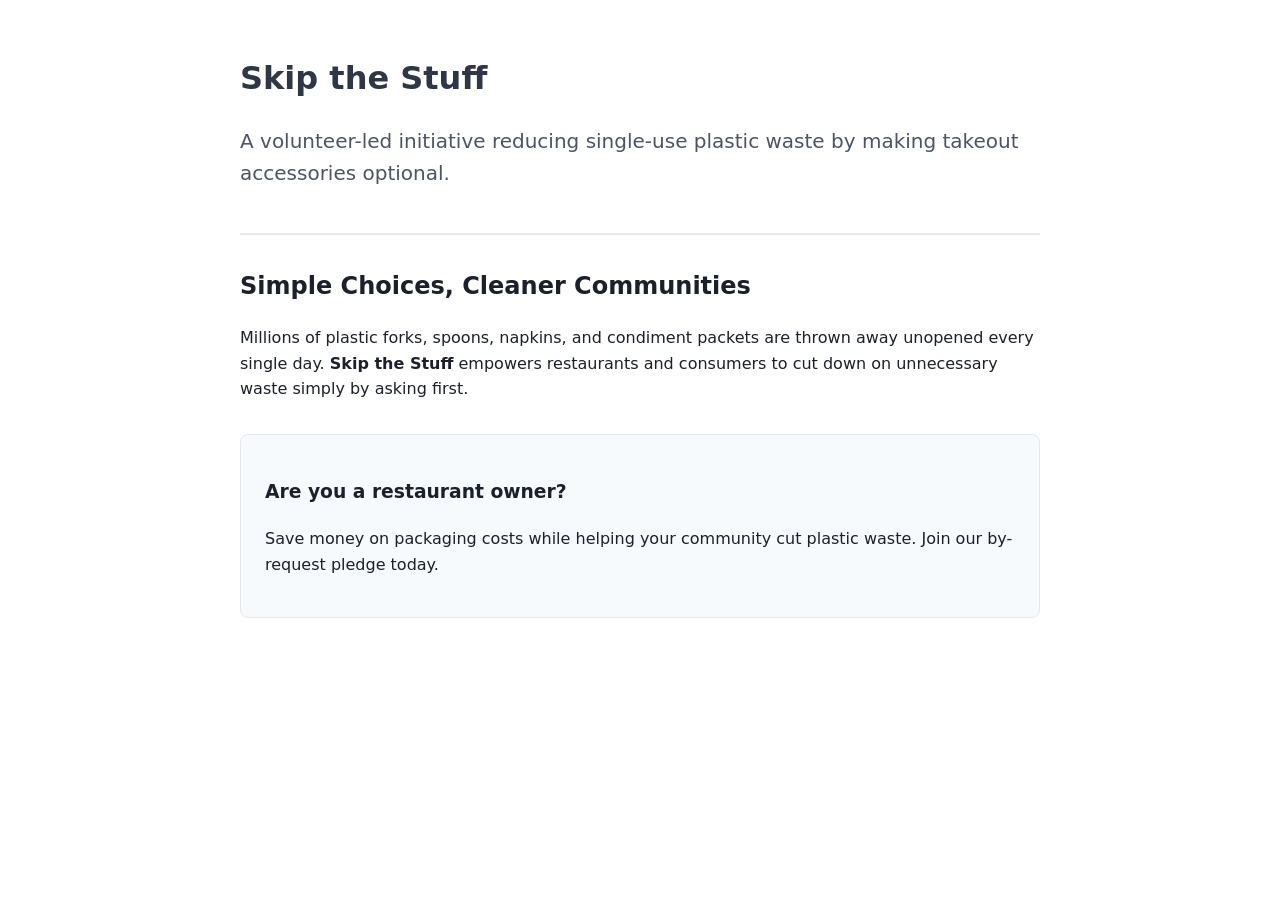
==== index.html @ 4231f56f "Add initial HTML structure for Skip the Stuff" ====
<!DOCTYPE html>
<html lang="en">
<head>
  <meta charset="UTF-8">
  <meta name="viewport" content="width=device-width, initial-scale=1.0">
  <title>Skip the Stuff | Reduce Single-Use Plastic Waste</title>
  <style>
    body {
      font-family: system-ui, -apple-system, sans-serif;
      line-height: 1.6;
      max-width: 800px;
      margin: 0 auto;
      padding: 2rem 1rem;
      color: #1a202c;
    }
    header {
      border-bottom: 2px solid #e2e8f0;
      padding-bottom: 1.5rem;
      margin-bottom: 2rem;
    }
    h1 { color: #2d3748; margin-bottom: 0.5rem; }
    .tagline { font-size: 1.25rem; color: #4a5568; font-weight: 500; }
    .card {
      background: #f7fafc;
      border: 1px solid #e2e8f0;
      border-radius: 8px;
      padding: 1.5rem;
      margin-top: 2rem;
    }
  </style>
</head>
<body>
  <header>
    <h1>Skip the Stuff</h1>
    <p class="tagline">A volunteer-led initiative reducing single-use plastic waste by making takeout accessories optional.</p>
  </header>

  <main>
    <h2>Simple Choices, Cleaner Communities</h2>
    <p>Millions of plastic forks, spoons, napkins, and condiment packets are thrown away unopened every single day. <strong>Skip the Stuff</strong> empowers restaurants and consumers to cut down on unnecessary waste simply by asking first.</p>
    
    <div class="card">
      <h3>Are you a restaurant owner?</h3>
      <p>Save money on packaging costs while helping your community cut plastic waste. Join our by-request pledge today.</p>
    </div>
  </main>
</body>
</html>
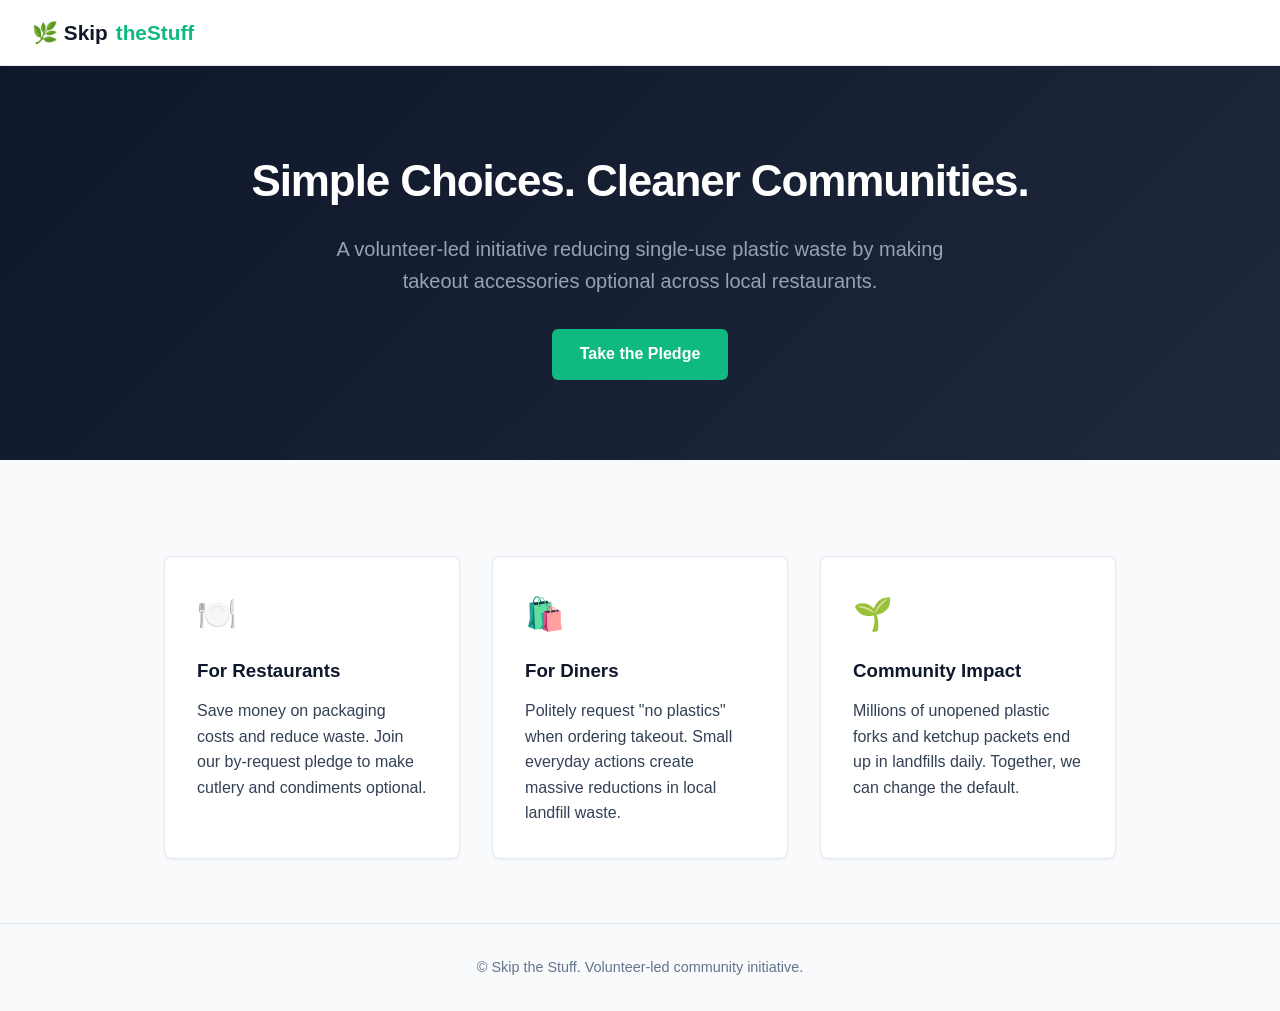
==== commit 92e31355: "Refactor index.html for better styling and layout Updated styles and structure for improved layout a" ====
--- a/index.html
+++ b/index.html
@@ -5,44 +5,133 @@
   <meta name="viewport" content="width=device-width, initial-scale=1.0">
   <title>Skip the Stuff | Reduce Single-Use Plastic Waste</title>
   <style>
+    :root {
+      --primary: #10b981;
+      --primary-dark: #059669;
+      --dark: #0f172a;
+      --light-bg: #f8fafc;
+      --card-bg: #ffffff;
+      --border: #e2e8f0;
+      --text: #334155;
+    }
+    * { box-sizing: border-box; margin: 0; padding: 0; }
     body {
-      font-family: system-ui, -apple-system, sans-serif;
+      font-family: -apple-system, BlinkMacSystemFont, "Segoe UI", Roboto, Helvetica, Arial, sans-serif;
       line-height: 1.6;
-      max-width: 800px;
-      margin: 0 auto;
-      padding: 2rem 1rem;
-      color: #1a202c;
+      color: var(--text);
+      background-color: var(--light-bg);
     }
     header {
-      border-bottom: 2px solid #e2e8f0;
-      padding-bottom: 1.5rem;
-      margin-bottom: 2rem;
+      background: #ffffff;
+      border-bottom: 1px solid var(--border);
+      padding: 1rem 2rem;
+      display: flex;
+      justify-content: space-between;
+      align-items: center;
     }
-    h1 { color: #2d3748; margin-bottom: 0.5rem; }
-    .tagline { font-size: 1.25rem; color: #4a5568; font-weight: 500; }
+    .logo {
+      font-size: 1.3rem;
+      font-weight: 800;
+      color: var(--dark);
+      text-decoration: none;
+      display: flex;
+      align-items: center;
+      gap: 0.5rem;
+    }
+    .logo span { color: var(--primary); }
+    .hero {
+      background: linear-gradient(135deg, #0f172a 0%, #1e293b 100%);
+      color: white;
+      padding: 5rem 2rem;
+      text-align: center;
+    }
+    .hero h1 {
+      font-size: 2.75rem;
+      font-weight: 800;
+      margin-bottom: 1rem;
+      letter-spacing: -0.025em;
+    }
+    .hero p {
+      font-size: 1.25rem;
+      max-width: 650px;
+      margin: 0 auto 2rem;
+      color: #94a3b8;
+    }
+    .btn {
+      display: inline-block;
+      background-color: var(--primary);
+      color: white;
+      font-weight: 600;
+      padding: 0.8rem 1.75rem;
+      border-radius: 6px;
+      text-decoration: none;
+      transition: background 0.2s;
+    }
+    .btn:hover { background-color: var(--primary-dark); }
+    .container {
+      max-width: 1000px;
+      margin: 0 auto;
+      padding: 4rem 1.5rem;
+    }
+    .grid {
+      display: grid;
+      grid-template-columns: repeat(auto-fit, minmax(280px, 1fr));
+      gap: 2rem;
+      margin-top: 2rem;
+    }
     .card {
-      background: #f7fafc;
-      border: 1px solid #e2e8f0;
+      background: var(--card-bg);
+      border: 1px solid var(--border);
       border-radius: 8px;
-      padding: 1.5rem;
-      margin-top: 2rem;
+      padding: 2rem;
+      box-shadow: 0 1px 3px rgba(0,0,0,0.05);
+    }
+    .card h3 { color: var(--dark); margin-bottom: 0.75rem; }
+    .icon { font-size: 2rem; margin-bottom: 1rem; }
+    footer {
+      text-align: center;
+      padding: 2rem;
+      border-top: 1px solid var(--border);
+      color: #64748b;
+      font-size: 0.9rem;
     }
   </style>
 </head>
 <body>
+
   <header>
-    <h1>Skip the Stuff</h1>
-    <p class="tagline">A volunteer-led initiative reducing single-use plastic waste by making takeout accessories optional.</p>
+    <a href="#" class="logo">🌿 Skip<span>theStuff</span></a>
   </header>
 
-  <main>
-    <h2>Simple Choices, Cleaner Communities</h2>
-    <p>Millions of plastic forks, spoons, napkins, and condiment packets are thrown away unopened every single day. <strong>Skip the Stuff</strong> empowers restaurants and consumers to cut down on unnecessary waste simply by asking first.</p>
-    
-    <div class="card">
-      <h3>Are you a restaurant owner?</h3>
-      <p>Save money on packaging costs while helping your community cut plastic waste. Join our by-request pledge today.</p>
+  <section class="hero">
+    <h1>Simple Choices. Cleaner Communities.</h1>
+    <p>A volunteer-led initiative reducing single-use plastic waste by making takeout accessories optional across local restaurants.</p>
+    <a href="#action" class="btn">Take the Pledge</a>
+  </section>
+
+  <main class="container" id="action">
+    <div class="grid">
+      <div class="card">
+        <div class="icon">🍽️</div>
+        <h3>For Restaurants</h3>
+        <p>Save money on packaging costs and reduce waste. Join our by-request pledge to make cutlery and condiments optional.</p>
+      </div>
+      <div class="card">
+        <div class="icon">🛍️</div>
+        <h3>For Diners</h3>
+        <p>Politely request "no plastics" when ordering takeout. Small everyday actions create massive reductions in local landfill waste.</p>
+      </div>
+      <div class="card">
+        <div class="icon">🌱</div>
+        <h3>Community Impact</h3>
+        <p>Millions of unopened plastic forks and ketchup packets end up in landfills daily. Together, we can change the default.</p>
+      </div>
     </div>
   </main>
+
+  <footer>
+    <p>&copy; Skip the Stuff. Volunteer-led community initiative.</p>
+  </footer>
+
 </body>
 </html>
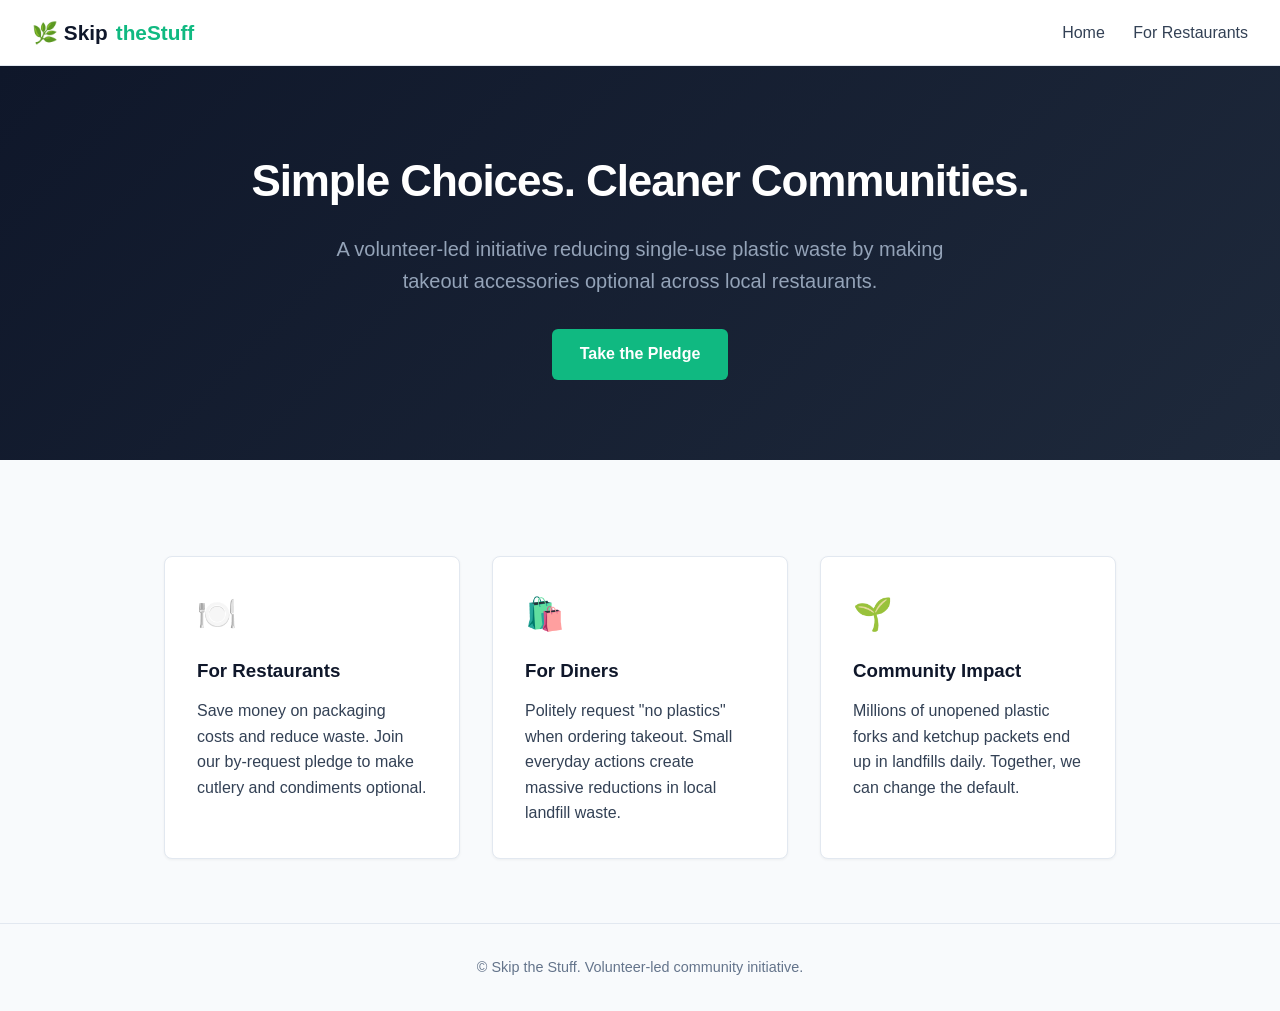
==== commit 16b294e4: "Update navigation links and footer button" ====
--- a/index.html
+++ b/index.html
@@ -39,6 +39,14 @@
       gap: 0.5rem;
     }
     .logo span { color: var(--primary); }
+    nav a {
+      color: var(--text);
+      text-decoration: none;
+      font-weight: 500;
+      margin-left: 1.5rem;
+      transition: color 0.2s;
+    }
+    nav a:hover { color: var(--primary); }
     .hero {
       background: linear-gradient(135deg, #0f172a 0%, #1e293b 100%);
       color: white;
@@ -100,13 +108,17 @@
 <body>
 
   <header>
-    <a href="#" class="logo">🌿 Skip<span>theStuff</span></a>
+    <a href="index.html" class="logo">🌿 Skip<span>theStuff</span></a>
+    <nav>
+      <a href="index.html">Home</a>
+      <a href="restaurants.html">For Restaurants</a>
+    </nav>
   </header>
 
   <section class="hero">
     <h1>Simple Choices. Cleaner Communities.</h1>
     <p>A volunteer-led initiative reducing single-use plastic waste by making takeout accessories optional across local restaurants.</p>
-    <a href="#action" class="btn">Take the Pledge</a>
+    <a href="restaurants.html" class="btn">Take the Pledge</a>
   </section>
 
   <main class="container" id="action">
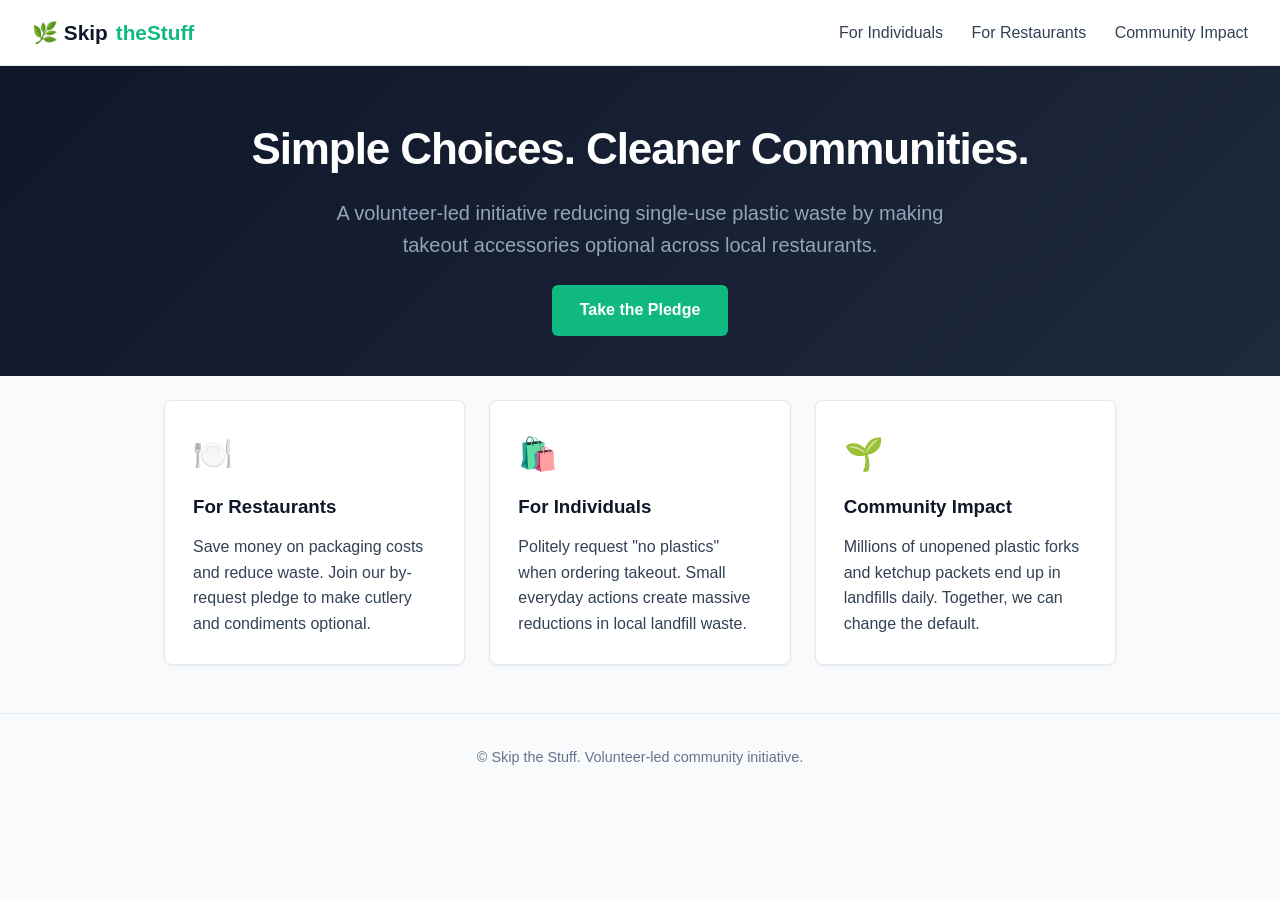
==== commit def918ca: "Refactor HTML structure and update styles" ====
--- a/index.html
+++ b/index.html
@@ -15,6 +15,7 @@
       --text: #334155;
     }
     * { box-sizing: border-box; margin: 0; padding: 0; }
+    html { scroll-behavior: smooth; }
     body {
       font-family: -apple-system, BlinkMacSystemFont, "Segoe UI", Roboto, Helvetica, Arial, sans-serif;
       line-height: 1.6;
@@ -50,19 +51,19 @@
     .hero {
       background: linear-gradient(135deg, #0f172a 0%, #1e293b 100%);
       color: white;
-      padding: 5rem 2rem;
+      padding: 3rem 2rem 2.5rem;
       text-align: center;
     }
     .hero h1 {
       font-size: 2.75rem;
       font-weight: 800;
-      margin-bottom: 1rem;
+      margin-bottom: 0.75rem;
       letter-spacing: -0.025em;
     }
     .hero p {
       font-size: 1.25rem;
       max-width: 650px;
-      margin: 0 auto 2rem;
+      margin: 0 auto 1.5rem;
       color: #94a3b8;
     }
     .btn {
@@ -79,23 +80,22 @@
     .container {
       max-width: 1000px;
       margin: 0 auto;
-      padding: 4rem 1.5rem;
+      padding: 1.5rem 1.5rem 3rem;
     }
     .grid {
       display: grid;
       grid-template-columns: repeat(auto-fit, minmax(280px, 1fr));
-      gap: 2rem;
-      margin-top: 2rem;
+      gap: 1.5rem;
     }
     .card {
       background: var(--card-bg);
       border: 1px solid var(--border);
       border-radius: 8px;
-      padding: 2rem;
+      padding: 1.75rem;
       box-shadow: 0 1px 3px rgba(0,0,0,0.05);
     }
     .card h3 { color: var(--dark); margin-bottom: 0.75rem; }
-    .icon { font-size: 2rem; margin-bottom: 1rem; }
+    .icon { font-size: 2rem; margin-bottom: 0.75rem; }
     footer {
       text-align: center;
       padding: 2rem;
@@ -110,8 +110,9 @@
   <header>
     <a href="index.html" class="logo">🌿 Skip<span>theStuff</span></a>
     <nav>
-      <a href="index.html">Home</a>
+      <a href="#action">For Individuals</a>
       <a href="restaurants.html">For Restaurants</a>
+      <a href="#impact">Community Impact</a>
     </nav>
   </header>
 
@@ -130,10 +131,10 @@
       </div>
       <div class="card">
         <div class="icon">🛍️</div>
-        <h3>For Diners</h3>
+        <h3>For Individuals</h3>
         <p>Politely request "no plastics" when ordering takeout. Small everyday actions create massive reductions in local landfill waste.</p>
       </div>
-      <div class="card">
+      <div class="card" id="impact">
         <div class="icon">🌱</div>
         <h3>Community Impact</h3>
         <p>Millions of unopened plastic forks and ketchup packets end up in landfills daily. Together, we can change the default.</p>
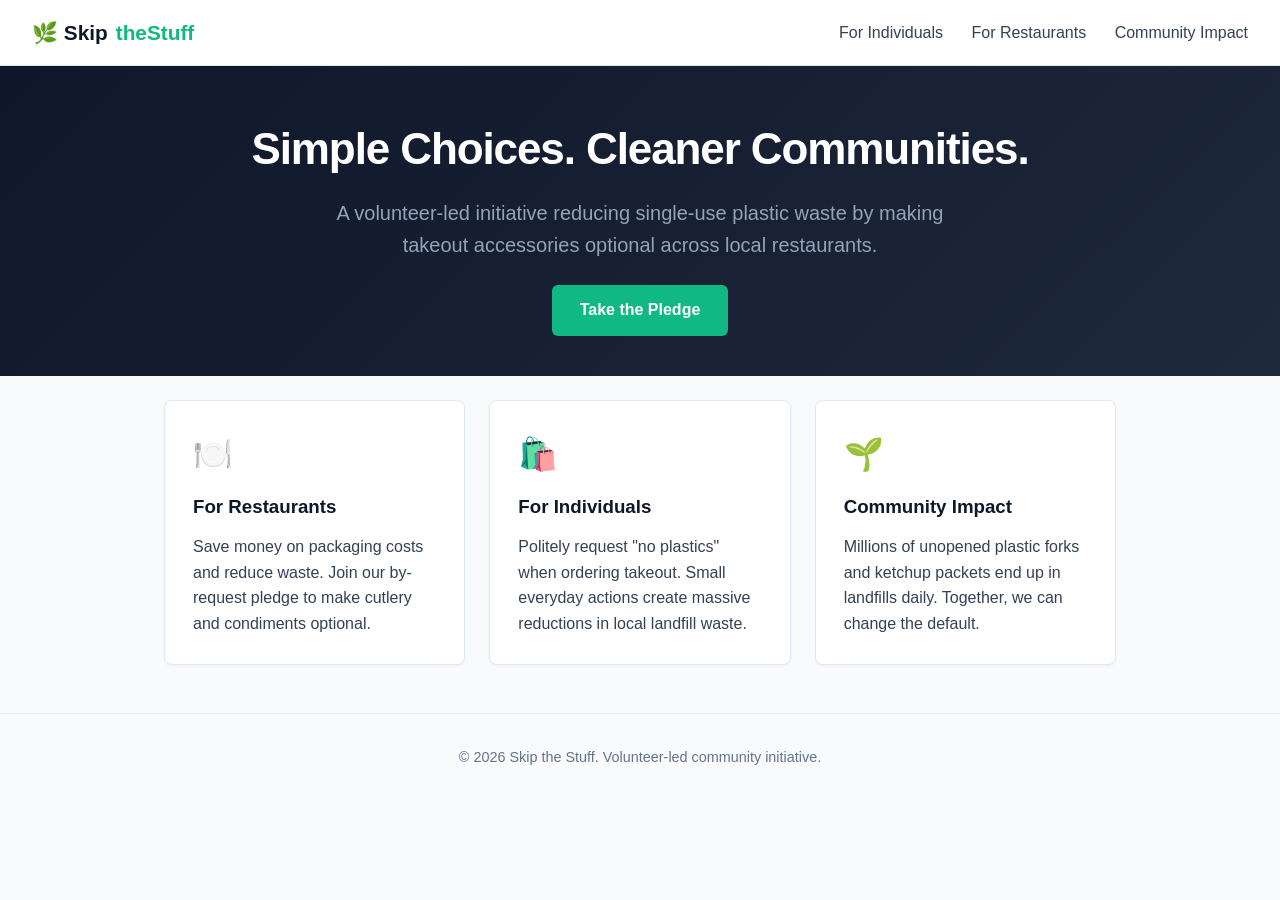
==== commit 81efe5b9: "Implement dynamic header and footer loading Replaced static header and footer with dynamic loading f" ====
--- a/index.html
+++ b/index.html
@@ -4,117 +4,12 @@
   <meta charset="UTF-8">
   <meta name="viewport" content="width=device-width, initial-scale=1.0">
   <title>Skip the Stuff | Reduce Single-Use Plastic Waste</title>
-  <style>
-    :root {
-      --primary: #10b981;
-      --primary-dark: #059669;
-      --dark: #0f172a;
-      --light-bg: #f8fafc;
-      --card-bg: #ffffff;
-      --border: #e2e8f0;
-      --text: #334155;
-    }
-    * { box-sizing: border-box; margin: 0; padding: 0; }
-    html { scroll-behavior: smooth; }
-    body {
-      font-family: -apple-system, BlinkMacSystemFont, "Segoe UI", Roboto, Helvetica, Arial, sans-serif;
-      line-height: 1.6;
-      color: var(--text);
-      background-color: var(--light-bg);
-    }
-    header {
-      background: #ffffff;
-      border-bottom: 1px solid var(--border);
-      padding: 1rem 2rem;
-      display: flex;
-      justify-content: space-between;
-      align-items: center;
-    }
-    .logo {
-      font-size: 1.3rem;
-      font-weight: 800;
-      color: var(--dark);
-      text-decoration: none;
-      display: flex;
-      align-items: center;
-      gap: 0.5rem;
-    }
-    .logo span { color: var(--primary); }
-    nav a {
-      color: var(--text);
-      text-decoration: none;
-      font-weight: 500;
-      margin-left: 1.5rem;
-      transition: color 0.2s;
-    }
-    nav a:hover { color: var(--primary); }
-    .hero {
-      background: linear-gradient(135deg, #0f172a 0%, #1e293b 100%);
-      color: white;
-      padding: 3rem 2rem 2.5rem;
-      text-align: center;
-    }
-    .hero h1 {
-      font-size: 2.75rem;
-      font-weight: 800;
-      margin-bottom: 0.75rem;
-      letter-spacing: -0.025em;
-    }
-    .hero p {
-      font-size: 1.25rem;
-      max-width: 650px;
-      margin: 0 auto 1.5rem;
-      color: #94a3b8;
-    }
-    .btn {
-      display: inline-block;
-      background-color: var(--primary);
-      color: white;
-      font-weight: 600;
-      padding: 0.8rem 1.75rem;
-      border-radius: 6px;
-      text-decoration: none;
-      transition: background 0.2s;
-    }
-    .btn:hover { background-color: var(--primary-dark); }
-    .container {
-      max-width: 1000px;
-      margin: 0 auto;
-      padding: 1.5rem 1.5rem 3rem;
-    }
-    .grid {
-      display: grid;
-      grid-template-columns: repeat(auto-fit, minmax(280px, 1fr));
-      gap: 1.5rem;
-    }
-    .card {
-      background: var(--card-bg);
-      border: 1px solid var(--border);
-      border-radius: 8px;
-      padding: 1.75rem;
-      box-shadow: 0 1px 3px rgba(0,0,0,0.05);
-    }
-    .card h3 { color: var(--dark); margin-bottom: 0.75rem; }
-    .icon { font-size: 2rem; margin-bottom: 0.75rem; }
-    footer {
-      text-align: center;
-      padding: 2rem;
-      border-top: 1px solid var(--border);
-      color: #64748b;
-      font-size: 0.9rem;
-    }
-  </style>
+  <link rel="stylesheet" href="styles.css">
 </head>
 <body>
 
-  <header>
-    <a href="index.html" class="logo">🌿 Skip<span>theStuff</span></a>
-    <nav>
-      <a href="#action">For Individuals</a>
-      <a href="restaurants.html">For Restaurants</a>
-      <a href="#impact">Community Impact</a>
-    </nav>
-  </header>
+  <!-- Dynamic Header Container -->
+  <header id="site-header"></header>
 
   <section class="hero">
     <h1>Simple Choices. Cleaner Communities.</h1>
@@ -142,9 +37,19 @@
     </div>
   </main>
 
-  <footer>
-    <p>&copy; Skip the Stuff. Volunteer-led community initiative.</p>
-  </footer>
+  <!-- Dynamic Footer Container -->
+  <footer id="site-footer"></footer>
+
+  <!-- Header & Footer Loader Script -->
+  <script>
+    fetch('header.html')
+      .then(res => res.text())
+      .then(data => document.getElementById('site-header').innerHTML = data);
+
+    fetch('footer.html')
+      .then(res => res.text())
+      .then(data => document.getElementById('site-footer').innerHTML = data);
+  </script>
 
 </body>
 </html>
--- a/styles.css
+++ b/styles.css
@@ -0,0 +1,170 @@
+:root {
+  --primary: #10b981;
+  --primary-dark: #059669;
+  --dark: #0f172a;
+  --light-bg: #f8fafc;
+  --card-bg: #ffffff;
+  --border: #e2e8f0;
+  --text: #334155;
+}
+
+* { 
+  box-sizing: border-box; 
+  margin: 0; 
+  padding: 0; 
+}
+
+html { 
+  scroll-behavior: smooth; 
+}
+
+body {
+  font-family: -apple-system, BlinkMacSystemFont, "Segoe UI", Roboto, Helvetica, Arial, sans-serif;
+  line-height: 1.6;
+  color: var(--text);
+  background-color: var(--light-bg);
+}
+
+/* Header & Navigation */
+header {
+  background: #ffffff;
+  border-bottom: 1px solid var(--border);
+  padding: 1rem 2rem;
+  display: flex;
+  justify-content: space-between;
+  align-items: center;
+}
+
+.logo {
+  font-size: 1.3rem;
+  font-weight: 800;
+  color: var(--dark);
+  text-decoration: none;
+  display: flex;
+  align-items: center;
+  gap: 0.5rem;
+}
+
+.logo span { 
+  color: var(--primary); 
+}
+
+nav a {
+  color: var(--text);
+  text-decoration: none;
+  font-weight: 500;
+  margin-left: 1.5rem;
+  transition: color 0.2s;
+}
+
+nav a:hover { 
+  color: var(--primary); 
+}
+
+/* Hero Section */
+.hero {
+  background: linear-gradient(135deg, #0f172a 0%, #1e293b 100%);
+  color: white;
+  padding: 3rem 2rem 2.5rem;
+  text-align: center;
+}
+
+.hero h1 {
+  font-size: 2.75rem;
+  font-weight: 800;
+  margin-bottom: 0.75rem;
+  letter-spacing: -0.025em;
+}
+
+.hero p {
+  font-size: 1.25rem;
+  max-width: 650px;
+  margin: 0 auto 1.5rem;
+  color: #94a3b8;
+}
+
+/* Buttons */
+.btn {
+  display: inline-block;
+  background-color: var(--primary);
+  color: white;
+  font-weight: 600;
+  padding: 0.8rem 1.75rem;
+  border-radius: 6px;
+  border: none;
+  text-decoration: none;
+  cursor: pointer;
+  transition: background 0.2s;
+}
+
+.btn:hover { 
+  background-color: var(--primary-dark); 
+}
+
+/* Container & Cards */
+.container {
+  max-width: 1000px;
+  margin: 0 auto;
+  padding: 1.5rem 1.5rem 3rem;
+}
+
+.grid {
+  display: grid;
+  grid-template-columns: repeat(auto-fit, minmax(280px, 1fr));
+  gap: 1.5rem;
+}
+
+.card {
+  background: var(--card-bg);
+  border: 1px solid var(--border);
+  border-radius: 8px;
+  padding: 1.75rem;
+  box-shadow: 0 1px 3px rgba(0,0,0,0.05);
+}
+
+.card h3 { 
+  color: var(--dark); 
+  margin-bottom: 0.75rem; 
+}
+
+.icon { 
+  font-size: 2rem; 
+  margin-bottom: 0.75rem; 
+}
+
+/* Form Styles (For Restaurants Page) */
+.form-card {
+  background: white;
+  border: 1px solid var(--border);
+  border-radius: 8px;
+  padding: 2rem;
+  margin-top: 2rem;
+}
+
+.form-group { 
+  margin-bottom: 1.25rem; 
+}
+
+label { 
+  display: block; 
+  font-weight: 600; 
+  margin-bottom: 0.5rem; 
+  color: var(--dark); 
+}
+
+input, select {
+  width: 100%;
+  padding: 0.75rem;
+  border: 1px solid var(--border);
+  border-radius: 6px;
+  font-size: 1rem;
+}
+
+/* Footer */
+footer {
+  text-align: center;
+  padding: 2rem;
+  border-top: 1px solid var(--border);
+  color: #64748b;
+  font-size: 0.9rem;
+}
